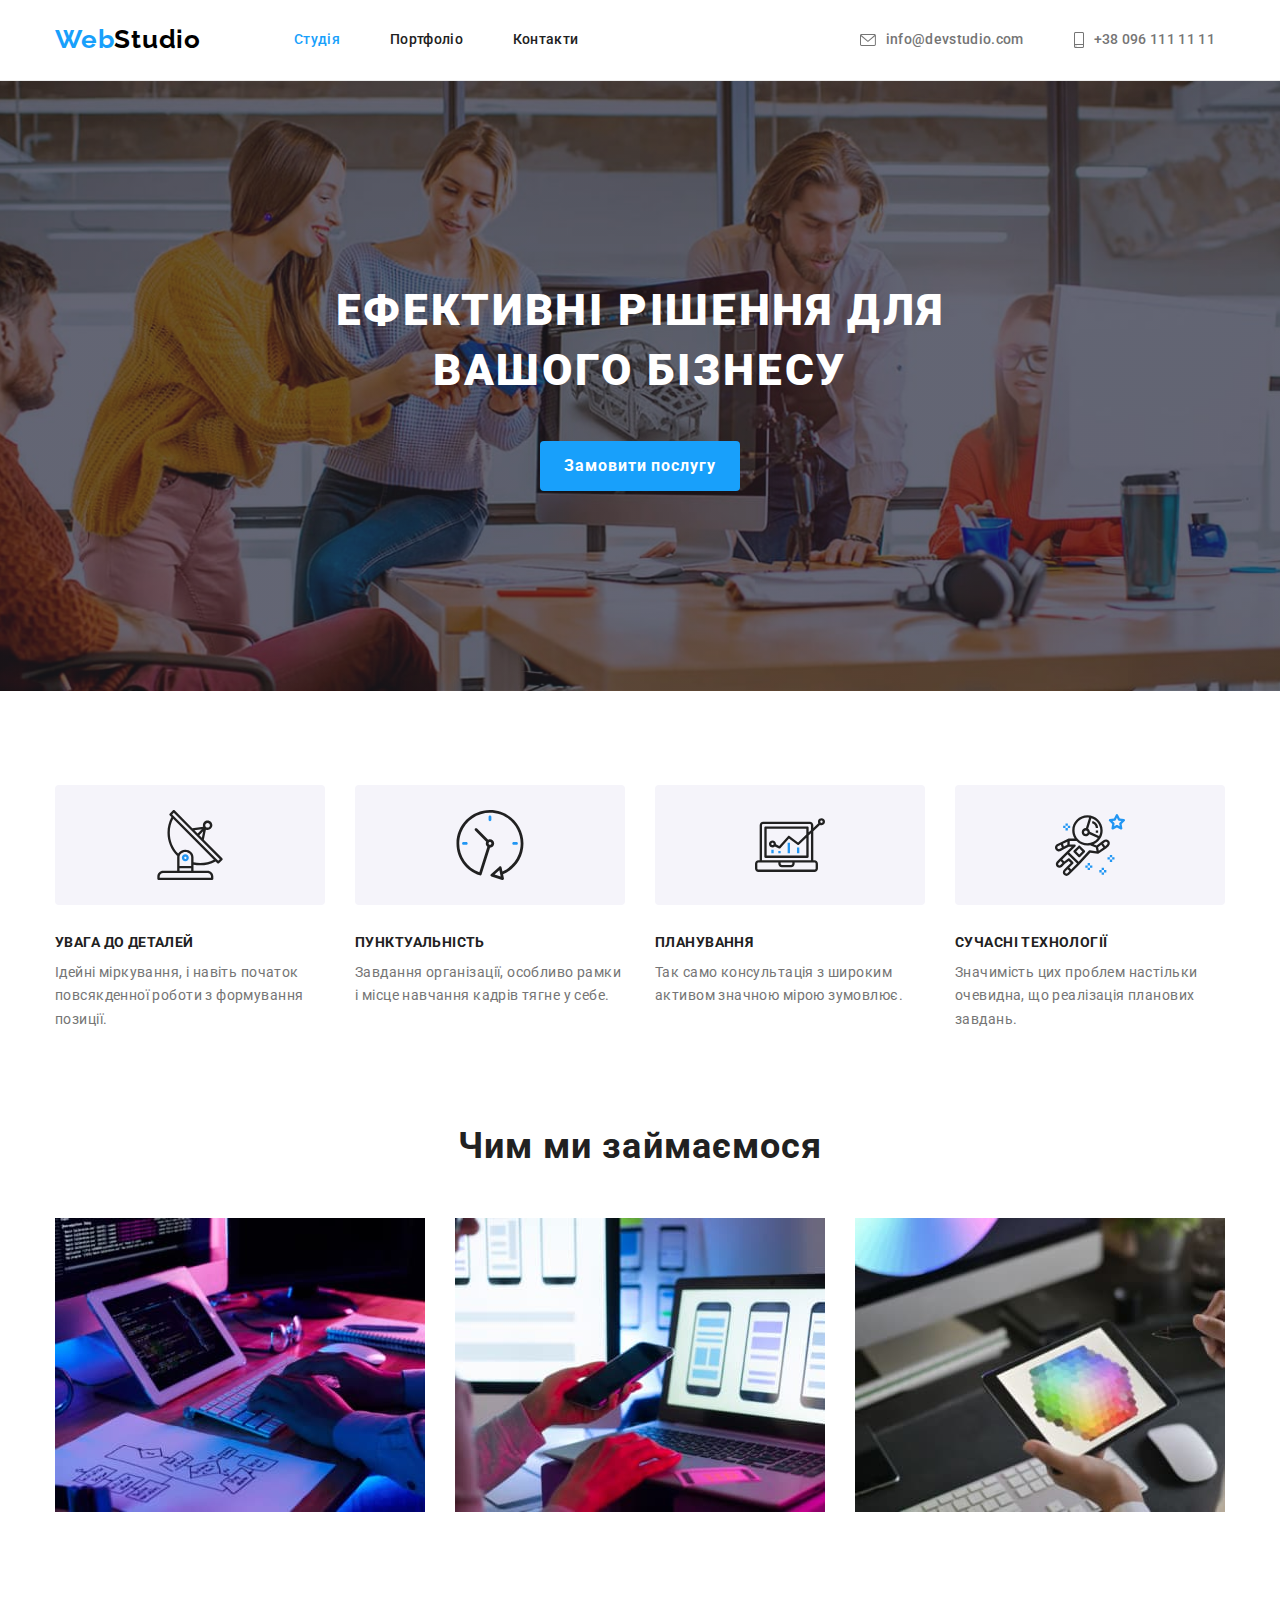
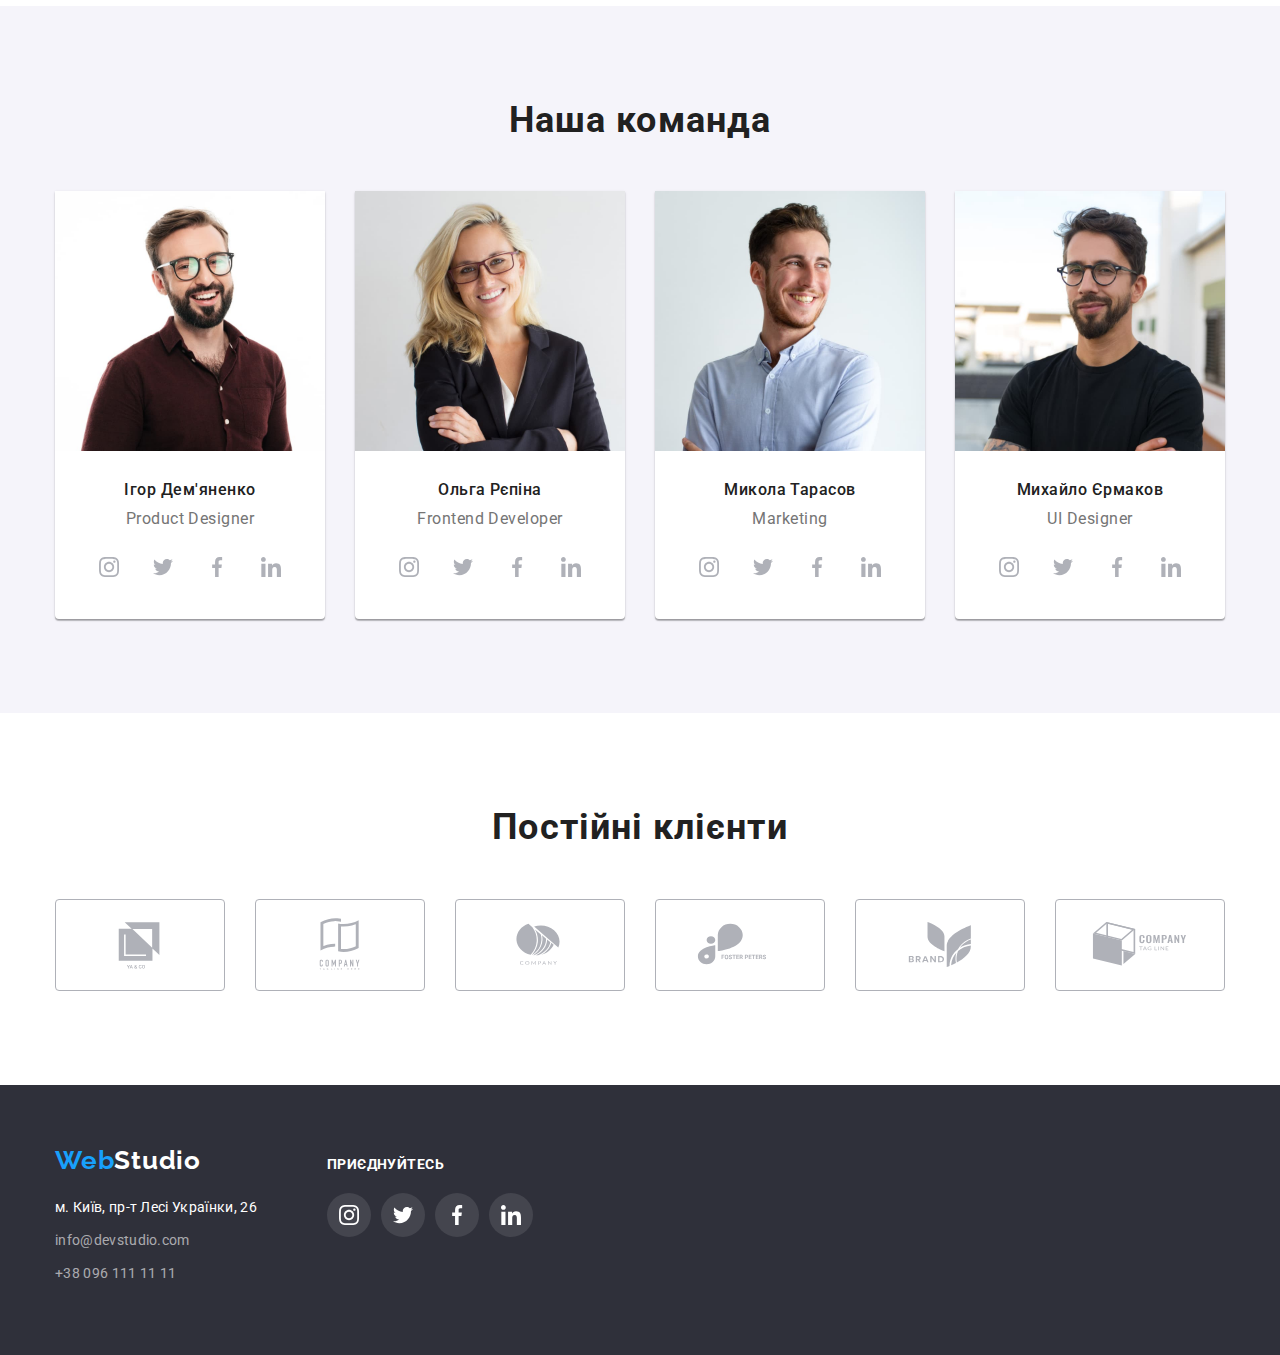
==== index.html @ 6f921d62 "init" ====
<!DOCTYPE html>
<html lang="uk">
  <head>
    <meta charset="UTF-8" />
    <meta http-equiv="X-UA-Compatible" content="IE=edge" />
    <meta name="viewport" content="width=device-width, initial-scale=1.0" />
    <title>Studio</title>
    <link rel="preconnect" href="https://fonts.googleapis.com" />
    <link rel="preconnect" href="https://fonts.gstatic.com" crossorigin />
    <link
      href="https://fonts.googleapis.com/css2?family=Raleway:wght@700&family=Roboto:wght@400;500;700;900&display=swap"
      rel="stylesheet"
    />
    <link
      rel="stylesheet"
      href="https://cdnjs.cloudflare.com/ajax/libs/modern-normalize/1.1.0/modern-normalize.min.css"
    />
    <link rel="stylesheet" href="./css/styles.css" />
  </head>
  <body>
    <header>
      <div class="container main-nav">
        <a href="./index.html" class="logo"
          ><span class="logo-first-text">Web</span
          ><span class="logo-nav-second-text">Studio</span></a
        >
        <nav>
          <ul class="site-nav list">
            <li class="item">
              <a href="./index.html" class="link current">Студія</a>
            </li>
            <li class="item">
              <a href="./portfolio.html" class="link">Портфоліо</a>
            </li>
            <li class="item"><a href="" class="link">Контакти</a></li>
          </ul>
        </nav>
        <ul class="contacts list">
          <li class="contacts-item">
            <a href="mailto:info@devstudio.com" class="contacts-item-link link">
              <svg class="icon envelope" width="16px" height="12px">
                <use href="./images/sprite-min.svg#icon-envelope"></use>
              </svg>
              info@devstudio.com</a
            >
          </li>
          <li class="contacts-item">
            <a href="tel:+380961111111" class="contacts-item-link">
              <svg class="icon smartphone" width="10px" height="16px">
                <use href="./images/sprite-min.svg#icon-smartphone"></use>
              </svg>
              +38 096 111 11 11</a
            >
          </li>
        </ul>
      </div>
    </header>
    <main>
      <!-- секція герой -->

      <section class="hero overlay">
        <div class="container">
          <h1 class="hero-title">Ефективні рішення для вашого бізнесу</h1>
          <button type="button" class="button hero-button">
            Замовити послугу
          </button>
        </div>
      </section>

      <section class="section">
        <div class="container">
          <h2 class="section-title visually-hidden">Наші переваги</h2>
          <ul class="features-list list">
            <li class="item">
              <div class="icon">
                <svg class="antena" width="70px" height="70px">
                  <use href="./images/sprite-min.svg#icon-antena"></use>
                </svg>
              </div>
              <h3 class="title">Увага до деталей</h3>
              <p class="text">
                Ідейні міркування, і навіть початок повсякденної роботи з
                формування позиції.
              </p>
            </li>
            <li class="item">
              <div class="icon">
                <svg class="clock" width="70px" height="70px">
                  <use href="./images/sprite-min.svg#icon-clock"></use>
                </svg>
              </div>
              <h3 class="title">Пунктуальність</h3>
              <p class="text">
                Завдання організації, особливо рамки і місце навчання кадрів
                тягне у себе.
              </p>
            </li>
            <li class="item">
              <div class="icon">
                <svg class="diagram" width="70px" height="70px">
                  <use href="./images/sprite-min.svg#icon-diagram"></use>
                </svg>
              </div>
              <h3 class="title">Планування</h3>
              <p class="text">
                Так само консультація з широким активом значною мірою зумовлює.
              </p>
            </li>
            <li class="item">
              <div class="icon">
                <svg class="astronaut" width="70px" height="70px">
                  <use href="./images/sprite-min.svg#icon-astronaut"></use>
                </svg>
              </div>
              <h3 class="title">Сучасні технології</h3>
              <p class="text">
                Значимість цих проблем настільки очевидна, що реалізація
                планових завдань.
              </p>
            </li>
          </ul>
        </div>
      </section>

      <section class="section">
        <div class="container">
          <h2 class="section-title">Чим ми займаємося</h2>
          <ul class="work-list list">
            <li class="image">
              <img src="./images/what-we-do-1.jpg" alt="Кодимо алгоритми" />
            </li>
            <li class="image">
              <img src="./images/what-we-do-2.jpg" alt="Розробляємо дизайн" />
            </li>
            <li class="image">
              <img src="./images/what-we-do-3.jpg" alt="Обираємо кольори" />
            </li>
          </ul>
        </div>
      </section>

      <section class="section members">
        <div class="container">
          <h2 class="section-title">Наша команда</h2>
          <ul class="members-list list">
            <li class="item">
              <img
                src="./images/team-photo-1.jpg"
                width="270"
                height="260"
                alt="Член команди"
              />
              <div class="teammate-description">
                <h3 class="teammate-name">Ігор Дем'яненко</h3>
                <p class="teammate-post">Product Designer</p>

                <ul class="social list">
                  <li class="social-item">
                    <a href="" class="social-item-link link">
                      <svg class="icon instagram" width="20px" height="20px">
                        <use
                          href="./images/sprite-min.svg#icon-instagram"
                        ></use>
                      </svg>
                    </a>
                  </li>
                  <li class="social-item">
                    <a href="" class="social-item-link link">
                      <svg class="icon twitter" width="20px" height="20px">
                        <use href="./images/sprite-min.svg#icon-twitter"></use>
                      </svg>
                    </a>
                  </li>
                  <li class="social-item">
                    <a href="" class="social-item-link link">
                      <svg class="icon facebook" width="20px" height="20px">
                        <use href="./images/sprite-min.svg#icon-facebook"></use>
                      </svg>
                    </a>
                  </li>
                  <li class="social-item">
                    <a href="" class="social-item-link link">
                      <svg class="icon linkedin" width="20px" height="20px">
                        <use href="./images/sprite-min.svg#icon-linkedin"></use>
                      </svg>
                    </a>
                  </li>
                </ul>
              </div>
            </li>
            <li class="item">
              <img
                src="./images/team-photo-2.jpg"
                width="270"
                height="260"
                alt="Член команди"
              />
              <div class="teammate-description">
                <h3 class="teammate-name">Ольга Рєпіна</h3>
                <p class="teammate-post">Frontend Developer</p>

                <ul class="social list">
                  <li class="social-item">
                    <a href="" class="social-item-link link">
                      <svg class="icon instagram" width="20px" height="20px">
                        <use
                          href="./images/sprite-min.svg#icon-instagram"
                        ></use>
                      </svg>
                    </a>
                  </li>
                  <li class="social-item">
                    <a href="" class="social-item-link link">
                      <svg class="icon twitter" width="20px" height="20px">
                        <use href="./images/sprite-min.svg#icon-twitter"></use>
                      </svg>
                    </a>
                  </li>
                  <li class="social-item">
                    <a href="" class="social-item-link link">
                      <svg class="icon facebook" width="20px" height="20px">
                        <use href="./images/sprite-min.svg#icon-facebook"></use>
                      </svg>
                    </a>
                  </li>
                  <li class="social-item">
                    <a href="" class="social-item-link link">
                      <svg class="icon linkedin" width="20px" height="20px">
                        <use href="./images/sprite-min.svg#icon-linkedin"></use>
                      </svg>
                    </a>
                  </li>
                </ul>
              </div>
            </li>
            <li class="item">
              <img
                src="./images/team-photo-3.jpg"
                width="270"
                height="260"
                alt="Член команди"
              />
              <div class="teammate-description">
                <h3 class="teammate-name">Микола Тарасов</h3>
                <p class="teammate-post">Marketing</p>

                <ul class="social list">
                  <li class="social-item">
                    <a href="" class="social-item-link link">
                      <svg class="icon instagram" width="20px" height="20px">
                        <use
                          href="./images/sprite-min.svg#icon-instagram"
                        ></use>
                      </svg>
                    </a>
                  </li>
                  <li class="social-item">
                    <a href="" class="social-item-link link">
                      <svg class="icon twitter" width="20px" height="20px">
                        <use href="./images/sprite-min.svg#icon-twitter"></use>
                      </svg>
                    </a>
                  </li>
                  <li class="social-item">
                    <a href="" class="social-item-link link">
                      <svg class="icon facebook" width="20px" height="20px">
                        <use href="./images/sprite-min.svg#icon-facebook"></use>
                      </svg>
                    </a>
                  </li>
                  <li class="social-item">
                    <a href="" class="social-item-link link">
                      <svg class="icon linkedin" width="20px" height="20px">
                        <use href="./images/sprite-min.svg#icon-linkedin"></use>
                      </svg>
                    </a>
                  </li>
                </ul>
              </div>
            </li>
            <li class="item">
              <img
                src="./images/team-photo-4.jpg"
                width="270"
                height="260"
                alt="Член команди"
              />
              <div class="teammate-description">
                <h3 class="teammate-name">Михайло Єрмаков</h3>
                <p class="teammate-post">UI Designer</p>

                <ul class="social list">
                  <li class="social-item">
                    <a href="" class="social-item-link link">
                      <svg class="icon instagram" width="20px" height="20px">
                        <use
                          href="./images/sprite-min.svg#icon-instagram"
                        ></use>
                      </svg>
                    </a>
                  </li>
                  <li class="social-item">
                    <a href="" class="social-item-link link">
                      <svg class="icon twitter" width="20px" height="20px">
                        <use href="./images/sprite-min.svg#icon-twitter"></use>
                      </svg>
                    </a>
                  </li>
                  <li class="social-item">
                    <a href="" class="social-item-link link">
                      <svg class="icon facebook" width="20px" height="20px">
                        <use href="./images/sprite-min.svg#icon-facebook"></use>
                      </svg>
                    </a>
                  </li>
                  <li class="social-item">
                    <a href="" class="social-item-link link">
                      <svg class="icon linkedin" width="20px" height="20px">
                        <use href="./images/sprite-min.svg#icon-linkedin"></use>
                      </svg>
                    </a>
                  </li>
                </ul>
              </div>
            </li>
          </ul>
        </div>
      </section>
      <section class="section">
        <div class="container">
          <h2 class="section-title">Постійні клієнти</h2>
          <ul class="clients list">
            <li class="clients-item">
              <a href="" class="clients-item-link link">
                <svg class="icon logo-1" width="106px" height="60px">
                  <use href="./images/sprite-min.svg#icon-logo-1"></use>
                </svg>
              </a>
            </li>
            <li class="clients-item">
              <a href="" class="clients-item-link link">
                <svg class="icon logo-2" width="106px" height="60px">
                  <use href="./images/sprite-min.svg#icon-logo-2"></use>
                </svg>
              </a>
            </li>
            <li class="clients-item">
              <a href="" class="clients-item-link link">
                <svg class="icon logo-3" width="106px" height="60px">
                  <use href="./images/sprite-min.svg#icon-logo-3"></use>
                </svg>
              </a>
            </li>
            <li class="clients-item">
              <a href="" class="clients-item-link link">
                <svg class="icon logo-4" width="106px" height="60px">
                  <use href="./images/sprite-min.svg#icon-logo-4"></use>
                </svg>
              </a>
            </li>
            <li class="clients-item">
              <a href="" class="clients-item-link link">
                <svg class="icon logo-5" width="106px" height="60px">
                  <use href="./images/sprite-min.svg#icon-logo-5"></use>
                </svg>
              </a>
            </li>
            <li class="clients-item">
              <a href="" class="clients-item-link link">
                <svg class="icon logo-6" width="106px" height="60px">
                  <use href="./images/sprite-min.svg#icon-logo-6"></use>
                </svg>
              </a>
            </li>
          </ul>
        </div>
      </section>
    </main>

    <footer>
      <div class="container footer-box">
        <div>
          <a href="./index.html" class="logo link">
            <span class="logo-first-text">Web</span
            ><span class="logo-foot-second-text">Studio</span>
          </a>

          <address>
            <ul class="list">
              <li class="link-contact">
                <a
                  href="https://goo.gl/maps/D8XiGMWLW442jAMw8"
                  target="_blank"
                  rel="noopener noreferrer"
                  class="footer-geolocation"
                  >м. Київ, пр-т Лесі Українки, 26</a
                >
              </li>
              <li class="link-contact">
                <a href="mailto:info@devstudio.com" class="footer-contacts"
                  >info@devstudio.com</a
                >
              </li>
              <li class="link-contact">
                <a href="tel:+380961111111" class="footer-contacts"
                  >+38 096 111 11 11</a
                >
              </li>
            </ul>
          </address>
        </div>

        <div class="join-us">
          <p class="title">Приєднуйтесь</p>
            <ul class="footer-social">
              <li class="footer-social-item list">
                <a href="" class="footer-social-item-link link">
                  <svg class="icon instagram" width="20px" height="20px">
                    <use href="./images/sprite-min.svg#icon-instagram"></use>
                  </svg>
                </a>
              </li>
              <li class="footer-social-item list">
                <a href="" class="footer-social-item-link link">
                  <svg class="icon twitter" width="20px" height="20px">
                    <use href="./images/sprite-min.svg#icon-twitter"></use>
                  </svg>
                </a>
              </li>
              <li class="footer-social-item list">
                <a href="" class="footer-social-item-link link">
                  <svg class="icon facebook" width="20px" height="20px">
                    <use href="./images/sprite-min.svg#icon-facebook"></use>
                  </svg>
                </a>
              </li>
              <li class="footer-social-item list">
                <a href="" class="footer-social-item-link link">
                  <svg class="icon linkedin" width="20px" height="20px">
                    <use href="./images/sprite-min.svg#icon-linkedin"></use>
                  </svg>
                </a>
              </li>
            </ul>
        </div>
      </div>
    </footer>
  </body>
</html>
---- css/styles.css ----
:root {
    --primary-text-color: #212121;
    --secondary-text-color: #757575;
    --accent-color: #18a0fb;
    --primary-bg-color: #ffffff;
    --secondary-bg-color: #2F303A;
    --filter-bg-color: #F5F4FA;

    --nav-logo-second-text-color: #000000;
}

/* задамо основні параметри для боді */
body {
    background-color: var(--primary-bg-color);
    color: var(--primary-text-color);
    font-family: 'Roboto', sans-serif;
    letter-spacing: 0.02em;
}

header {
    border-bottom: 1px solid #ECECEC;
}

nav {
    margin-left: 93px;
}

.list {
    margin: 0;
    padding: 0;
    list-style: none;
}

.link{
    text-decoration: none;
}

.container {
    width: 1200px;
    margin: 0 auto;
    padding: 0 15px;
}

h1,h2,h3,h4,h5,h6,p{
    padding: 0;
    margin: 0;
}

ol,
ul{
    margin-top: 0;
    margin-bottom: 0;
    padding-left: 0;
}


.main-nav {
    display: flex;
    align-items: center;
    justify-content: center;
}

/* форматування логотипу (в навігації слово поділене на дві частини і у утері також) */
.logo {
    display: block;
    font-family: 'Raleway';
    font-size: 26px;
    font-weight: 700;
    text-decoration: none;
    
    line-height: 1.2;
    letter-spacing: 0.03em;
}

.logo-first-text {
    color: var(--accent-color);
}

.logo-nav-second-text {
    color: var(--nav-logo-second-text-color);
}

.logo-foot-second-text {
    color: var(--primary-bg-color);
}
/* кінець форматування логотипу */

/* форматування навігації */
.site-nav{
    display: flex;
}

.site-nav .item:not(:last-child){
    margin-right: 50px;
}

.site-nav .link {
    display: block;
    padding-top: 32px;
    padding-bottom: 32px;

    font-weight: 500;
    font-size: 14px;
    text-decoration: none;

    line-height: 1.14;
    color: #212121;
}

.site-nav .link:hover,
.site-nav .link:focus {
    color: var(--accent-color);
}

.contacts {
    display: flex;
    margin-left: auto;
}

.contacts-item-link{
    display: flex;
    margin-right: 10px;
    align-items: center;
    justify-content: center;
    font-weight: 500;
    font-size: 14px;
    line-height: 1.14;
    text-decoration: none;
    color: #757575;
}

.contacts-item:not(:last-child) {
    margin-right: 40px;
}

.contacts-item-link:hover,
.contacts-item-link:focus {
    color: var(--accent-color);
}

.contacts-item-link .icon{
    margin-right: 10px;
}

.icon{
    fill: currentColor;
}


/* hero */
.hero {
    padding: 200px 0px;
    background: var(--secondary-bg-color);
    text-align: center;
}

.overlay{
    max-width: 1600px;
    margin-left: auto;
    margin-right: auto;
    background-color: var(--secondary-bg-color);
    background-image: linear-gradient(rgba(47, 48, 58, 0.4),
        rgba(47, 48, 58, 0.4)), url(../images/img-min.jpg);
    background-repeat: no-repeat;
    background-position: center;
    background-size: cover;
}

.hero-title {
    margin-bottom: 40px;
    margin-left: auto;
    margin-right: auto;
    max-width: 696px;

    font-weight: 900;
    font-size: 44px;    
    line-height: 1.36;
    letter-spacing: 0.06em;
    text-transform: uppercase;
    color: var(--primary-bg-color);
}

/* button */
.button {
    font-family: inherit;
    font-weight: 700;
    font-size: 16px;
    line-height: 1.88;
    min-width: 216px;
    letter-spacing: 0.06em;

    border-radius: 4px;
    border: 0;
    cursor: pointer;
}

.hero-button {
    min-width: 200px;
    min-height: 50px;
    color: var(--primary-bg-color);
    background-color: var(--accent-color);
}

.features-list{
    display: flex;
    flex-wrap: wrap;
}

.features-list .title {
    margin-top: 0px;
    margin-bottom: 10px;

    font-weight: 700;
    font-size: 14px;
    text-decoration: none;

    line-height: 1.14;
    letter-spacing: 0.03em;
    text-transform: uppercase;
    color: var(--primary-text-color);
}

.features-list .item{
    width: calc((100% - 90px) / 4);
    margin-right: 30px;
}

.features-list .item:nth-child(4n){
    margin-right: 0px;
}

.features-list .icon{
    display: flex;
    align-items: center;
    justify-content: center;
    height: 120px;
    margin-bottom: 30px;
    background-color: var(--filter-bg-color);
    border-radius: 4px;
}

.features-list .text {
    margin-top: 0px;
    margin-bottom: 0px;

    font-size: 14px;
    text-decoration: none;
    line-height: 1.7;
    letter-spacing: 0.03em;
    color: var(--secondary-text-color);
}

/* section */
.section {
    padding-top: 94px;
    padding-bottom: 94px;
}

.section:nth-child(3){
    padding-top: 0px;
}

.section-title {
    margin-top: 0px;
    margin-bottom: 50px;
    font-weight: 700;
    font-size: 36px;
    
    line-height: 1.16;
    text-align: center;
    letter-spacing: 0.03em;
    color: var(--primary-text-color);
}

.work-list{
    display: flex;
    flex-wrap: wrap;
    min-width: 370px;
    gap: 30px;
}

.members{
    background-color: var(--filter-bg-color);
}

.members-list {
    display: flex;
    flex-wrap: wrap;
    margin: -15px;
}

.members-list .item{
    width: 270px;
    margin: 15px;
    background-color: var(--primary-bg-color);
    box-shadow: 0px 1px 3px rgba(0, 0, 0, 0.12),
                0px 1px 1px rgba(0, 0, 0, 0.14),
                0px 2px 1px rgba(0, 0, 0, 0.2);
    border-radius: 0px 0px 4px 4px;
}

.social {
    display: flex;
    justify-content: space-between;
}


.social-item-link {
    display: flex;
    width: 44px;
    height: 44px;

    align-items: center;
    justify-content: center;

    border-radius: 50%;
    color: #afb1b8;
    
}


.social-item-link:hover,
.social-item-link:focus{
    background-color: var(--accent-color);
    color: var(--primary-bg-color);
}

img {
    display: block;
    max-width: 100%;
    height: auto;
}

.teammate-description{
    padding: 30px 32px;
}

.teammate-name {
    margin-bottom: 10px;
    font-weight: 500;
    font-size: 16px;
    line-height: 1.18;
    text-align: center;
    letter-spacing: 0.03em;
    color: var(--primary-text-color);
}

.teammate-post {
    margin-bottom: 16px;

    font-size: 16px;
    line-height: 1.18;
    text-align: center;
    letter-spacing: 0.03em;
    color: var(--secondary-text-color);
}

.clients {
    display: flex;
    flex-wrap: wrap;
}

.clients-item-link {
    display: flex;
    width: 170px;
    height: 92px;
    justify-content: center;
    align-items: center;

    color: #AFB1B8;
    border: 1px solid #AFB1B8;
    border-radius: 4px;
}

.clients-item:not(:last-child) {
    margin-right: 30px;
}

.clients-item-link:hover,
.clients-item-link:focus {
    border-radius: 4px;
    border: 1px solid var(--accent-color);

    color: var(--accent-color);
}


footer {
    padding-top: 60px;
    padding-bottom: 60px;

    background: var(--secondary-bg-color);
}

address {
    margin-top: 20px;
}

.footer-geolocation  {
    padding-left: 215;
    font-size: 14px;
    line-height: 1.7;
    text-decoration: none;
    font-style: normal;

    color: var(--primary-bg-color);
}

.footer-contacts{
    font-size: 14px;
    line-height: 1.7;
    text-decoration: none;
    font-style: normal;
    color: rgba(255, 255, 255, 0.6);
}

.footer-geolocation:hover,
.footer-geolocation:focus,
.footer-contacts:hover,
.footer-contacts:focus {
    color: var(--accent-color);
}

footer .title {
    display: inline-flex;
    flex-wrap: wrap;
    margin-top: 0px;
    margin-bottom: 20px;
    font-weight: 700;
    font-size: 14px;

    line-height: 1.14;
    letter-spacing: 0.03em;
    text-transform: uppercase;
    color: var(--primary-bg-color);
}

.footer-social {
    display: flex;
}

.footer-social-item-link {
    display: flex;
    width: 44px;
    height: 44px;
    justify-content: center;
    align-items: center;
    border-radius: 50%;
    background: rgba(255, 255, 255, 0.1);

    cursor: pointer;
    color: #ffffff;
}


.footer-social-item:not(:last-child) {
    margin-right: 10px;
}

.footer-social-item-link.icon {
    fill: currentColor;
} 

.footer-social-item-link:hover,
.footer-social-item-link:focus  {
    background: var(--accent-color);
}

.link-contact {
    margin-bottom: 9px;
}

.site-nav .current {
    color: var(--accent-color);
}


.footer-box {
    display: flex;
    align-items: baseline;
}

.join-us{
    margin-left: 70px;
}

/* site-page potfolio */

.filter {
    display: flex;
    justify-content: center;
    margin-bottom: 50px;
}

.filter-button {
    min-width: 67px;
    padding: 6px 22px;
    color: var(--primary-text-color);
    background-color: var(--filter-bg-color);
    border-radius: 4px;
}

.filter > .item:not(:first-child) {
    margin-left: 8px;
}

.filter-button:hover,
.filter-button:focus {
    color: var(--primary-bg-color);
    background-color: var(--accent-color);

    box-shadow: 0px 3px 1px rgba(0, 0, 0, 0.1),
        0px 1px 2px rgba(0, 0, 0, 0.08),
        0px 2px 2px rgba(0, 0, 0, 0.12);

}

.portfolio{
    display: flex;
    flex-wrap: wrap;
    margin: -15px;
}


.portfolio-item{
    width: 370px;
    margin: 15px;
}

.portfolio-item-link {
    display: block;
}

.portfolio-item-link:hover,
.portfolio-item-link:focus {
box-shadow: 0px 1px 1px rgba(0, 0, 0, 0.12),
            0px 4px 4px rgba(0, 0, 0, 0.06),
            1px 4px 6px rgba(0, 0, 0, 0.16);
}
.portfolio-example {
    margin-bottom: 4px;

    font-weight: 700;
    font-size: 18px;
    line-height: 2.0;

    letter-spacing: 0.06em;
    color: var(--primary-text-color);
}

.portfolio-text {
    font-size: 16px;
    line-height: 1.87;

    letter-spacing: 0.03em;
    color: var(--secondary-text-color);
}

.example-description{
    padding: 20px 24px;
    border-bottom: 1px solid var(--filter-bg-color);
    border-left: 1px solid var(--filter-bg-color);
    border-right: 1px solid var(--filter-bg-color);
}


.visually-hidden {
    position: absolute;
    white-space: nowrap;
    width: 1px;
    height: 1px;
    overflow: hidden;
    border: 0;
    padding: 0;
    clip: rect(0 0 0 0);
    clip-path: inset(50%);
    margin: -1px;
}
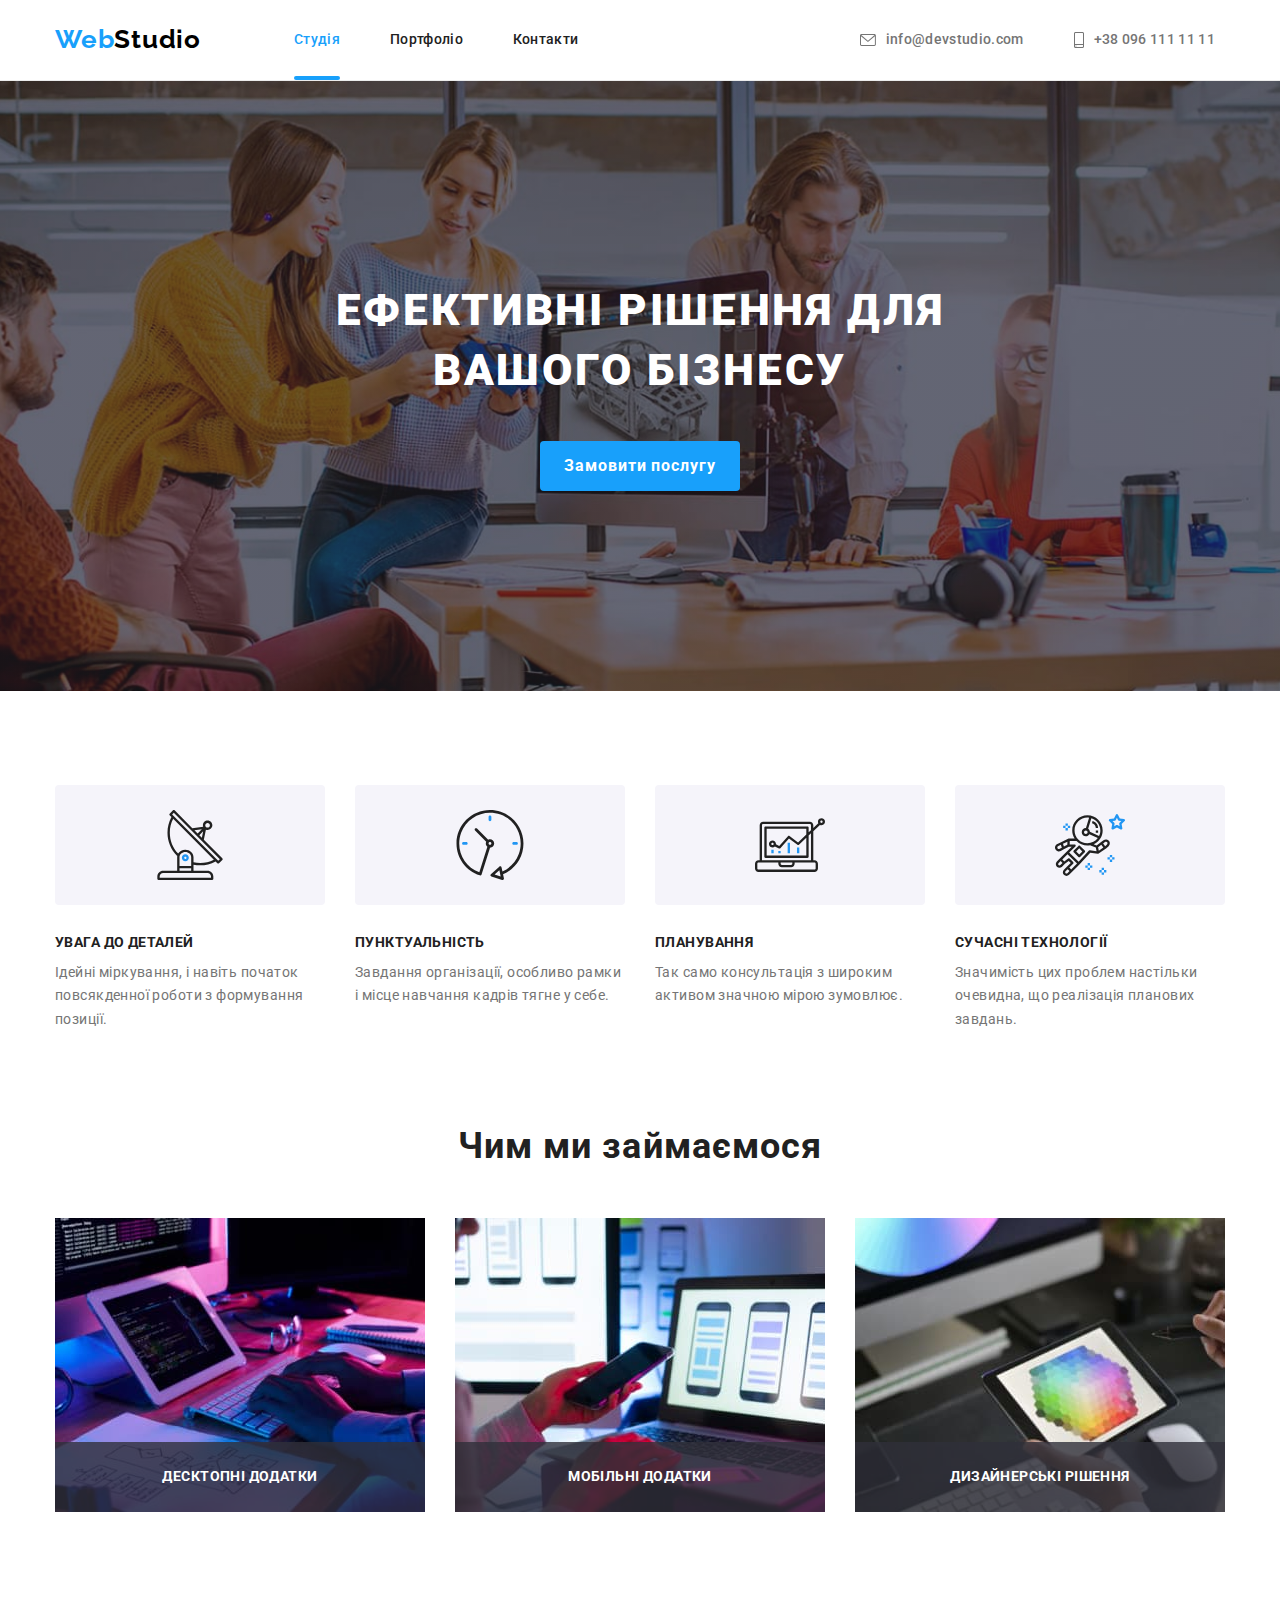
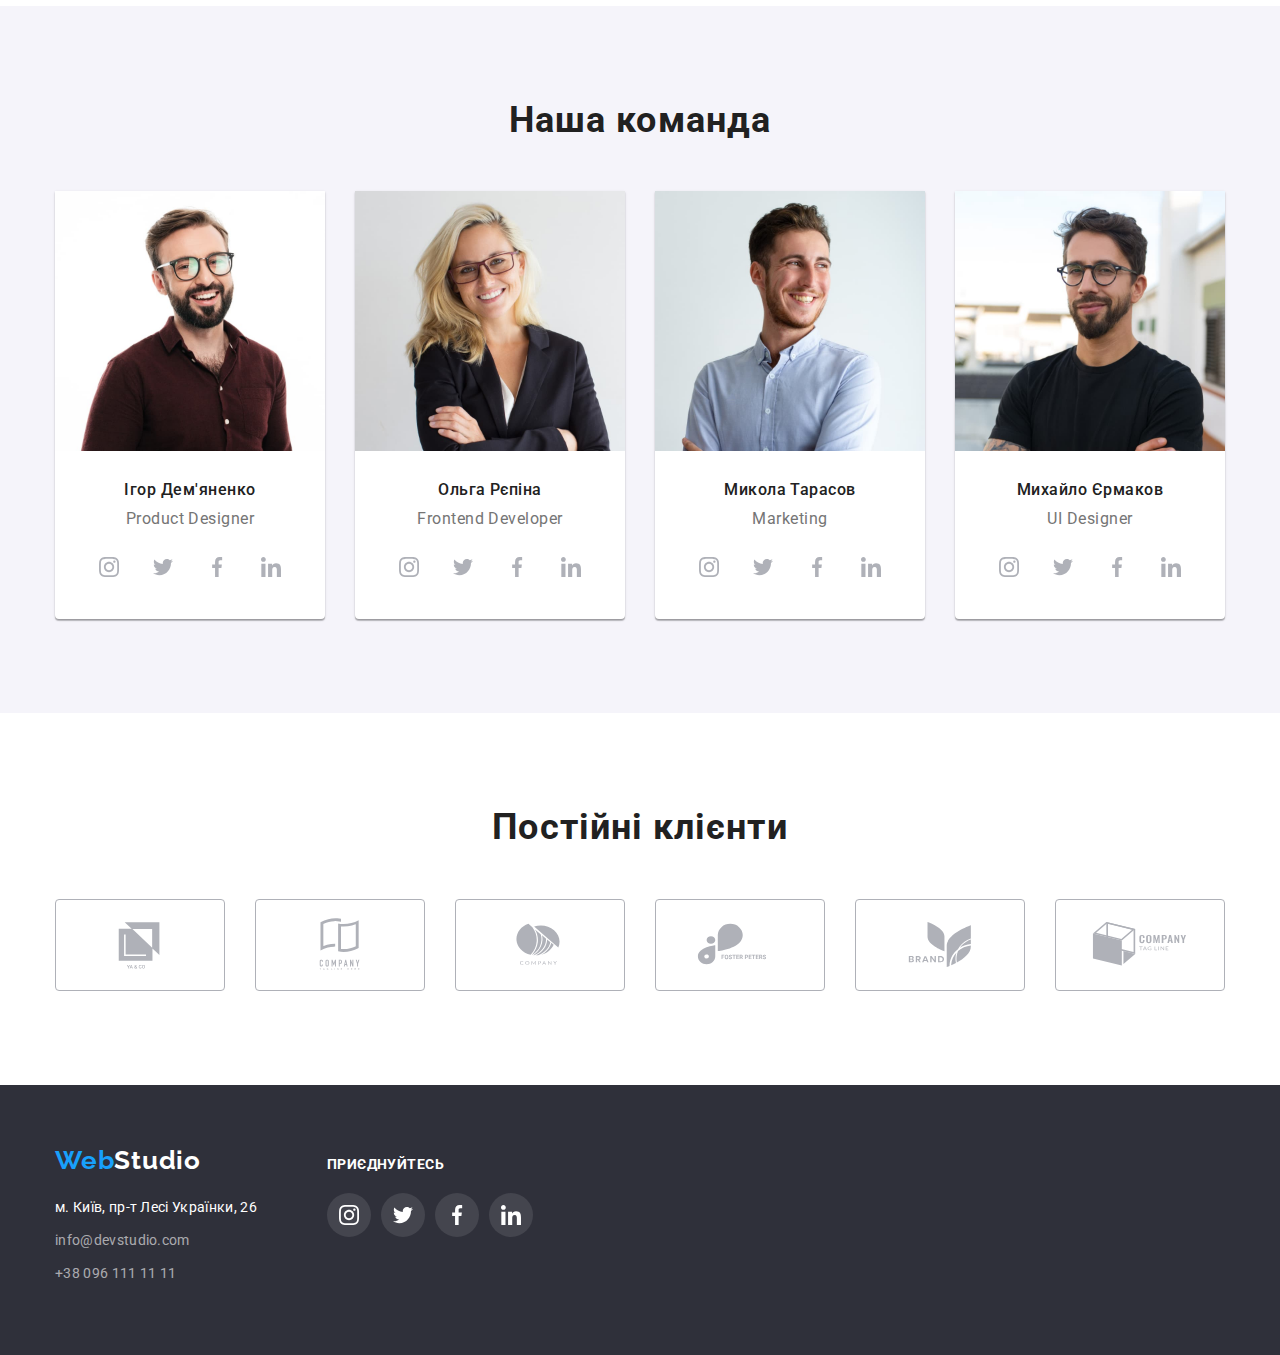
==== commit f5cbc0be: "migrate" ====
--- a/index.html
+++ b/index.html
@@ -26,13 +26,13 @@
         >
         <nav>
           <ul class="site-nav list">
-            <li class="item">
+            <li class="site-nav-item">
               <a href="./index.html" class="link current">Студія</a>
             </li>
-            <li class="item">
+            <li class="site-nav-item">
               <a href="./portfolio.html" class="link">Портфоліо</a>
             </li>
-            <li class="item"><a href="" class="link">Контакти</a></li>
+            <li class="site-nav-item"><a href="" class="link">Контакти</a></li>
           </ul>
         </nav>
         <ul class="contacts list">
@@ -61,7 +61,7 @@
       <section class="hero overlay">
         <div class="container">
           <h1 class="hero-title">Ефективні рішення для вашого бізнесу</h1>
-          <button type="button" class="button hero-button">
+          <button type="button" class="button hero-button" data-modal-open>
             Замовити послугу
           </button>
         </div>
@@ -126,14 +126,17 @@
         <div class="container">
           <h2 class="section-title">Чим ми займаємося</h2>
           <ul class="work-list list">
-            <li class="image">
+            <li class="thumb">
               <img src="./images/what-we-do-1.jpg" alt="Кодимо алгоритми" />
-            </li>
-            <li class="image">
+              <p class="work-list-description">Десктопні додатки</p>
+            </li>
+            <li class="thumb">
               <img src="./images/what-we-do-2.jpg" alt="Розробляємо дизайн" />
-            </li>
-            <li class="image">
+              <p class="work-list-description">Мобільні додатки</p>
+            </li>
+            <li class="thumb">
               <img src="./images/what-we-do-3.jpg" alt="Обираємо кольори" />
+              <p class="work-list-description">Дизайнерські рішення</p>
             </li>
           </ul>
         </div>
@@ -412,38 +415,49 @@
 
         <div class="join-us">
           <p class="title">Приєднуйтесь</p>
-            <ul class="footer-social">
-              <li class="footer-social-item list">
-                <a href="" class="footer-social-item-link link">
-                  <svg class="icon instagram" width="20px" height="20px">
-                    <use href="./images/sprite-min.svg#icon-instagram"></use>
-                  </svg>
-                </a>
-              </li>
-              <li class="footer-social-item list">
-                <a href="" class="footer-social-item-link link">
-                  <svg class="icon twitter" width="20px" height="20px">
-                    <use href="./images/sprite-min.svg#icon-twitter"></use>
-                  </svg>
-                </a>
-              </li>
-              <li class="footer-social-item list">
-                <a href="" class="footer-social-item-link link">
-                  <svg class="icon facebook" width="20px" height="20px">
-                    <use href="./images/sprite-min.svg#icon-facebook"></use>
-                  </svg>
-                </a>
-              </li>
-              <li class="footer-social-item list">
-                <a href="" class="footer-social-item-link link">
-                  <svg class="icon linkedin" width="20px" height="20px">
-                    <use href="./images/sprite-min.svg#icon-linkedin"></use>
-                  </svg>
-                </a>
-              </li>
-            </ul>
+          <ul class="footer-social">
+            <li class="footer-social-item list">
+              <a href="" class="footer-social-item-link link">
+                <svg class="icon instagram" width="20px" height="20px">
+                  <use href="./images/sprite-min.svg#icon-instagram"></use>
+                </svg>
+              </a>
+            </li>
+            <li class="footer-social-item list">
+              <a href="" class="footer-social-item-link link">
+                <svg class="icon twitter" width="20px" height="20px">
+                  <use href="./images/sprite-min.svg#icon-twitter"></use>
+                </svg>
+              </a>
+            </li>
+            <li class="footer-social-item list">
+              <a href="" class="footer-social-item-link link">
+                <svg class="icon facebook" width="20px" height="20px">
+                  <use href="./images/sprite-min.svg#icon-facebook"></use>
+                </svg>
+              </a>
+            </li>
+            <li class="footer-social-item list">
+              <a href="" class="footer-social-item-link link">
+                <svg class="icon linkedin" width="20px" height="20px">
+                  <use href="./images/sprite-min.svg#icon-linkedin"></use>
+                </svg>
+              </a>
+            </li>
+          </ul>
         </div>
       </div>
     </footer>
+    <div class="backdrop is-hidden" data-modal>
+      <div class="modal" data-modal>
+        <p></p>
+        <button type="button" class="button-modal-close" data-modal-close>
+          <svg class="icon icon-close" width="14" height="14">
+            <use href="./images/sprite-min.svg#icon-close"></use>
+          </svg>
+        </button>
+      </div>
+    </div>
+    <script src="./js/modal.js"></script>
   </body>
 </html>
--- a/css/styles.css
+++ b/css/styles.css
@@ -90,11 +90,12 @@
     display: flex;
 }
 
-.site-nav .item:not(:last-child){
+.site-nav-item:not(:last-child){
     margin-right: 50px;
 }
 
 .site-nav .link {
+    position: relative;
     display: block;
     padding-top: 32px;
     padding-bottom: 32px;
@@ -105,11 +106,26 @@
 
     line-height: 1.14;
     color: #212121;
+
+    transition: color 250ms cubic-bezier(0.4, 0, 0.2, 1);
 }
 
 .site-nav .link:hover,
 .site-nav .link:focus {
     color: var(--accent-color);
+}
+
+.site-nav-item .current::after {
+    content: "";
+    display: block;
+    position: absolute;
+    width: 100%;
+    height: 4px;
+
+    bottom: 0;
+    left: 0;
+    background-color: var(--accent-color);
+    border-radius: 2px;
 }
 
 .contacts {
@@ -127,6 +143,8 @@
     line-height: 1.14;
     text-decoration: none;
     color: #757575;
+
+    transition: color 250ms cubic-bezier(0.4, 0, 0.2, 1);
 }
 
 .contacts-item:not(:last-child) {
@@ -160,7 +178,8 @@
     margin-right: auto;
     background-color: var(--secondary-bg-color);
     background-image: linear-gradient(rgba(47, 48, 58, 0.4),
-        rgba(47, 48, 58, 0.4)), url(../images/img-min.jpg);
+                    rgba(47, 48, 58, 0.4)),
+                    url(../images/img-min.jpg);
     background-repeat: no-repeat;
     background-position: center;
     background-size: cover;
@@ -279,6 +298,35 @@
     gap: 30px;
 }
 
+.work-list .thumb {
+    display: flex;
+    position: relative;
+    justify-content: center;
+    padding: auto;
+}
+
+.work-list-description {
+    display: flex;
+    position: absolute;
+
+    width: 100%;
+    height: 70px;
+    bottom: 0;
+    justify-content: center;
+    align-items: center;
+
+    font-style: normal;
+    font-weight: 700;
+    font-size: 14px;
+    line-height: 1.14;
+    text-align: center;
+    letter-spacing: 0.03em;
+    text-transform: uppercase;
+    color: var(--primary-bg-color);
+
+    background: rgba(47, 48, 58, 0.8);
+}
+
 .members{
     background-color: var(--filter-bg-color);
 }
@@ -316,6 +364,7 @@
     border-radius: 50%;
     color: #afb1b8;
     
+    transition: color 250ms cubic-bezier(0.4, 0, 0.2, 1);
 }
 
 
@@ -370,6 +419,8 @@
     color: #AFB1B8;
     border: 1px solid #AFB1B8;
     border-radius: 4px;
+    
+    transition: color 250ms cubic-bezier(0.4, 0, 0.2, 1);
 }
 
 .clients-item:not(:last-child) {
@@ -404,6 +455,7 @@
     font-style: normal;
 
     color: var(--primary-bg-color);
+    transition: color 250ms cubic-bezier(0.4, 0, 0.2, 1);
 }
 
 .footer-contacts{
@@ -412,6 +464,7 @@
     text-decoration: none;
     font-style: normal;
     color: rgba(255, 255, 255, 0.6);
+    transition: color 250ms cubic-bezier(0.4, 0, 0.2, 1);
 }
 
 .footer-geolocation:hover,
@@ -450,6 +503,8 @@
 
     cursor: pointer;
     color: #ffffff;
+
+    transition: background-color 250ms cubic-bezier(0.4, 0, 0.2, 1);
 }
 
 
@@ -457,13 +512,13 @@
     margin-right: 10px;
 }
 
-.footer-social-item-link.icon {
+.footer-social-item-link .icon {
     fill: currentColor;
 } 
 
 .footer-social-item-link:hover,
 .footer-social-item-link:focus  {
-    background: var(--accent-color);
+    background-color: var(--accent-color);
 }
 
 .link-contact {
@@ -498,6 +553,9 @@
     color: var(--primary-text-color);
     background-color: var(--filter-bg-color);
     border-radius: 4px;
+    
+    transition: background-color 250ms cubic-bezier(0.4, 0, 0.2, 1), color 250ms cubic-bezier(0.4, 0, 0.2, 1), box-shadow 250ms cubic-bezier(0.4, 0, 0.2, 1);
+    }
 }
 
 .filter > .item:not(:first-child) {
@@ -525,6 +583,8 @@
 .portfolio-item{
     width: 370px;
     margin: 15px;
+
+    transition: box-shadow 250ms cubic-bezier(0.4, 0, 0.2, 1);
 }
 
 .portfolio-item-link {
@@ -537,6 +597,44 @@
             0px 4px 4px rgba(0, 0, 0, 0.06),
             1px 4px 6px rgba(0, 0, 0, 0.16);
 }
+
+.portfolio-thumb {
+    display: block;
+    position: relative;
+    background: #fff;
+    overflow: hidden;
+}
+
+.portfolio-item-action {
+    display: flex;
+    position: absolute;
+    bottom: 0;
+    left: 0;
+    width: 100%;
+    height: 100%;
+    padding: 0 24px;
+    margin-top: 0;
+    justify-content: center;
+    align-items: center;
+
+    font-style: normal;
+    font-weight: 400;
+    font-size: 18px;
+    line-height: 1.6;
+    letter-spacing: 0.03em;
+
+    color: var(--primary-bg-color);
+    background: rgba(33, 150, 243, 0.9);
+    opacity: 0;
+    transform: translateY(100%);
+    transition: transform 250ms cubic-bezier(0.4, 0, 0.2, 1);
+}
+
+.portfolio-item:hover .portfolio-item-action {
+    opacity: 1;
+    transform: translateY(0%);
+}
+
 .portfolio-example {
     margin-bottom: 4px;
 
@@ -563,6 +661,67 @@
     border-right: 1px solid var(--filter-bg-color);
 }
 
+.backdrop {
+    position: fixed;
+    top: 0;
+    left: 0;
+    width: 100%;
+    height: 100%;
+    background-color: rgba(0, 0, 0, 0.2);
+}
+
+.backdrop.is-hidden {
+    opacity: 0;
+    visibility: none;
+    pointer-events: none;
+}
+
+.modal {
+    position: absolute;
+    top: 50%;
+    left: 50%;
+    width: 528px;
+    height: 581px;
+
+    border-radius: 4px;
+    transform: translate(-50%, -50%);
+    background-color: #ffffff;
+
+    transition: box-shadow 250ms cubic-bezier(0.4, 0, 0.2, 1);
+}
+
+
+.modal:hover {
+    box-shadow: 0px 1px 3px rgba(0, 0, 0, 0.12),
+        0px 1px 1px rgba(0, 0, 0, 0.14),
+        0px 2px 1px rgba(0, 0, 0, 0.2);
+}
+
+.button-modal-close {
+    display: flex;
+    position: absolute;
+    right: 8px;
+    top: 8px;
+    width: 30px;
+    height: 30px;
+
+    align-items: center;
+    justify-content: center;
+
+    padding: 0;
+    margin: 0;
+
+    border-radius: 50%;
+    border: 1px solid rgba(0, 0, 0, 0.1);
+    background-color: #fff;
+    color: var(--primary-text-color);
+}
+
+.icon-close {
+    stroke: var(--primary-text-color);
+    fill: var(--primary-text-color);
+    cursor: pointer;
+}
 
 .visually-hidden {
     position: absolute;
